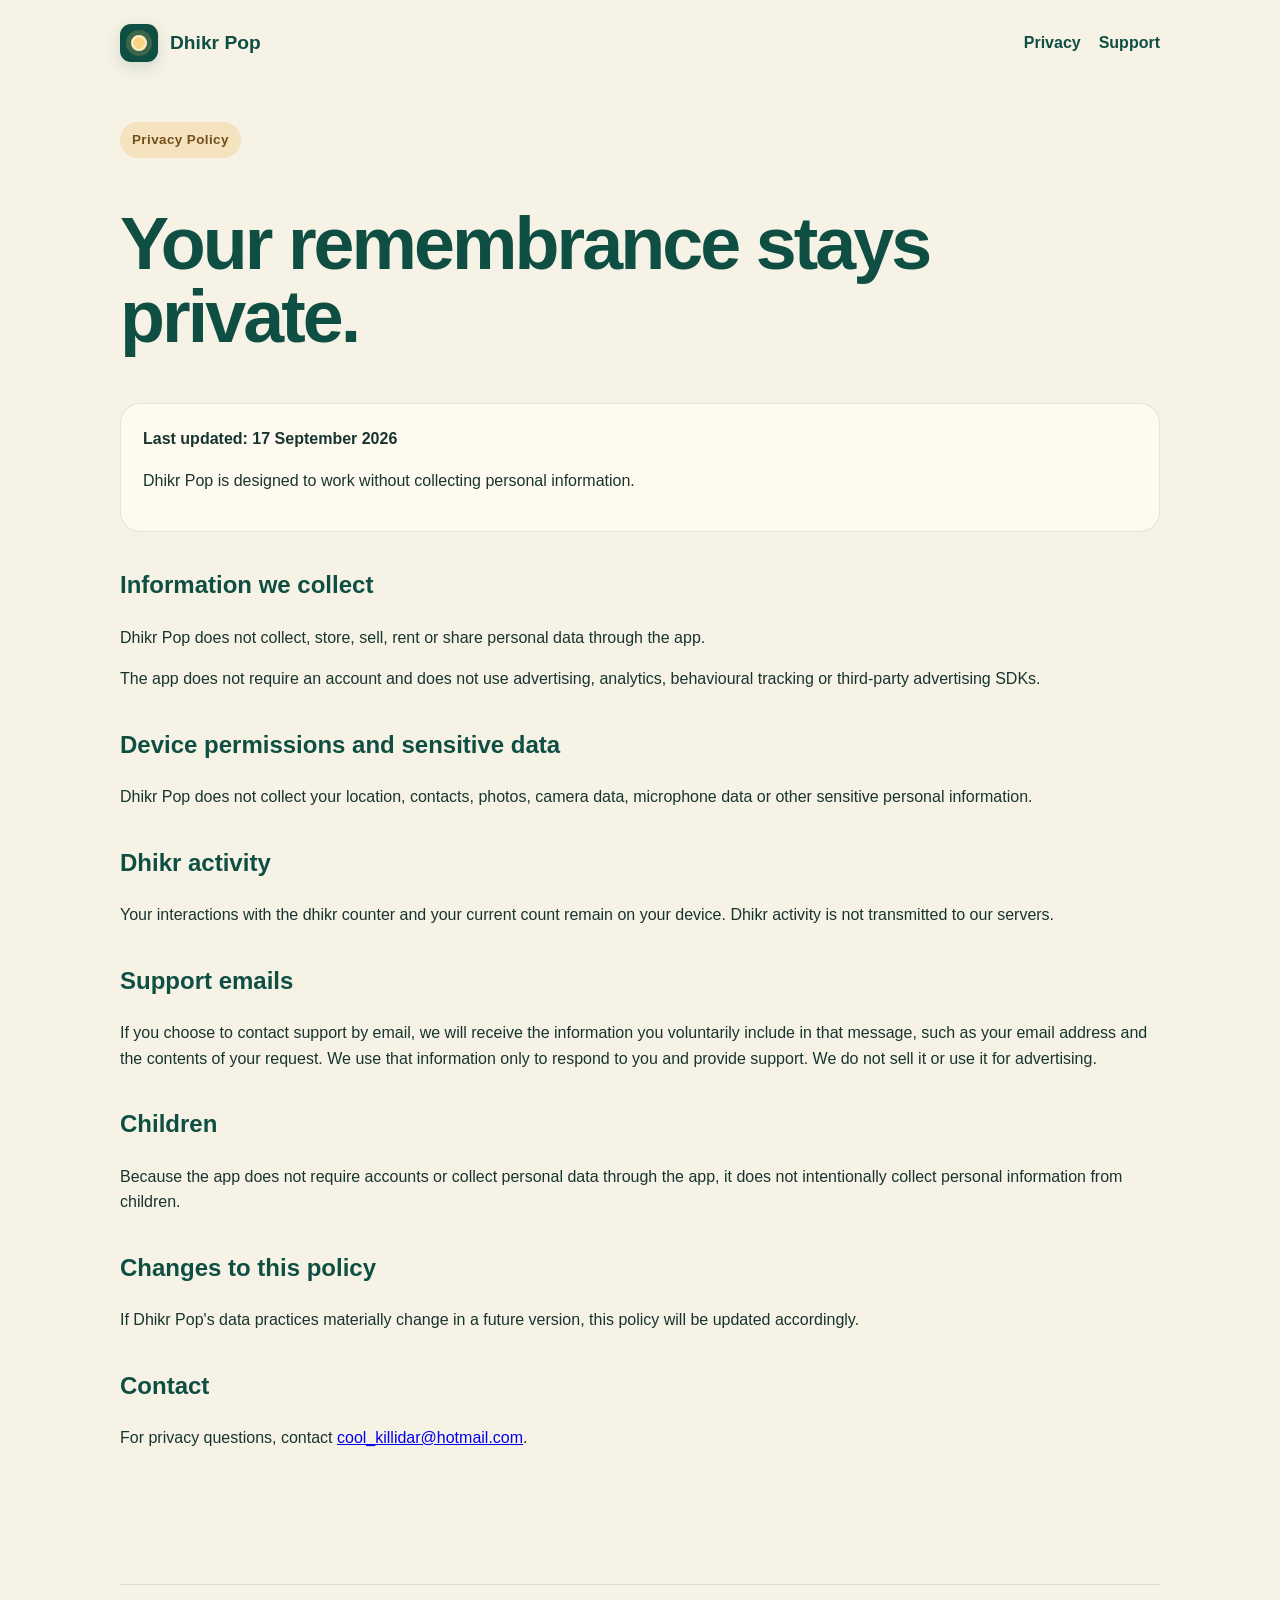
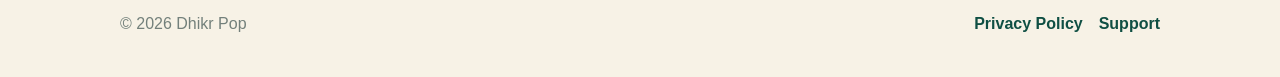
==== privacy.html @ 13a1639a "Add Dhikr Pop privacy policy" ====
<!doctype html><html lang="en"><head><meta charset="utf-8"><meta name="viewport" content="width=device-width,initial-scale=1"><meta name="theme-color" content="#0f4f43"><title>Privacy Policy — Dhikr Pop</title><link rel="stylesheet" href="styles.css"></head><body><div class="wrap"><nav class="nav"><a class="brand" href="index.html"><span class="mini-icon"><span></span></span>Dhikr Pop</a><div class="navlinks"><a href="privacy.html">Privacy</a><a href="support.html">Support</a></div></nav><main class="page"><span class="eyebrow">Privacy Policy</span><h1>Your remembrance stays private.</h1><div class="notice"><strong>Last updated: 17 September 2026</strong><p>Dhikr Pop is designed to work without collecting personal information.</p></div><h2>Information we collect</h2><p>Dhikr Pop does not collect, store, sell, rent or share personal data through the app.</p><p>The app does not require an account and does not use advertising, analytics, behavioural tracking or third-party advertising SDKs.</p><h2>Device permissions and sensitive data</h2><p>Dhikr Pop does not collect your location, contacts, photos, camera data, microphone data or other sensitive personal information.</p><h2>Dhikr activity</h2><p>Your interactions with the dhikr counter and your current count remain on your device. Dhikr activity is not transmitted to our servers.</p><h2>Support emails</h2><p>If you choose to contact support by email, we will receive the information you voluntarily include in that message, such as your email address and the contents of your request. We use that information only to respond to you and provide support. We do not sell it or use it for advertising.</p><h2>Children</h2><p>Because the app does not require accounts or collect personal data through the app, it does not intentionally collect personal information from children.</p><h2>Changes to this policy</h2><p>If Dhikr Pop's data practices materially change in a future version, this policy will be updated accordingly.</p><h2>Contact</h2><p>For privacy questions, contact <a href="mailto:cool_killidar@hotmail.com">cool_killidar@hotmail.com</a>.</p></main><footer class="footer"><span>© 2026 Dhikr Pop</span><div class="footer-links"><a href="privacy.html">Privacy Policy</a><a href="support.html">Support</a></div></footer></div></body></html>
---- styles.css ----
:root{--cream:#f7f2e6;--green:#0f4f43;--green2:#174f45;--gold:#edbd64;--gold2:#f8d487;--ink:#17352f;--muted:#73807b;--card:#fffaf0;--line:rgba(15,79,67,.12)}*{box-sizing:border-box}html{scroll-behavior:smooth}body{margin:0;font-family:Inter,-apple-system,BlinkMacSystemFont,"Segoe UI",Roboto,Helvetica,Arial,sans-serif;background:var(--cream);color:var(--ink);line-height:1.6}.wrap{width:min(1040px,calc(100% - 36px));margin:0 auto}.nav{display:flex;justify-content:space-between;align-items:center;padding:24px 0}.brand{display:flex;gap:12px;align-items:center;text-decoration:none;color:var(--green);font-weight:800;font-size:1.2rem}.mini-icon{width:38px;height:38px;border-radius:11px;background:var(--green);display:grid;place-items:center;box-shadow:0 5px 16px rgba(15,79,67,.16)}.mini-icon span{width:16px;height:16px;border-radius:50%;background:var(--gold2);border:2px solid #fff0c8;box-shadow:0 0 0 5px rgba(237,189,100,.2)}.navlinks{display:flex;gap:18px}.navlinks a,.footer a{color:var(--green);text-decoration:none;font-weight:700}.hero{padding:56px 0 34px;display:grid;grid-template-columns:1.2fr .8fr;gap:52px;align-items:center}.eyebrow{display:inline-block;background:rgba(237,189,100,.3);color:#735019;padding:7px 12px;border-radius:999px;font-weight:800;font-size:.84rem;letter-spacing:.03em}.hero h1{font-size:clamp(3rem,8vw,5.6rem);line-height:.95;margin:18px 0 14px;color:var(--green);letter-spacing:-.055em}.tagline{font-size:clamp(1.35rem,3vw,2rem);font-weight:750;margin:0 0 12px}.sub{font-size:1.1rem;color:var(--muted);max-width:620px}.icon-card{aspect-ratio:1;border-radius:34px;background:var(--green);display:grid;place-items:center;box-shadow:0 24px 70px rgba(15,79,67,.2);position:relative;overflow:hidden}.big-pop{width:44%;aspect-ratio:1;border-radius:50%;background:linear-gradient(145deg,#ffe4a7,#f2ba56);border:8px solid #d99834;box-shadow:inset 0 7px 8px rgba(255,255,255,.6),0 12px 18px rgba(0,0,0,.15)}.orbit{position:absolute;inset:12%;border-radius:50%}.orbit i{position:absolute;width:11%;aspect-ratio:1;border-radius:50%;background:var(--gold);border:3px solid #fbe3ac}.orbit i:nth-child(1){top:0;left:44%}.orbit i:nth-child(2){top:12%;right:10%}.orbit i:nth-child(3){top:44%;right:0}.orbit i:nth-child(4){bottom:12%;right:10%}.orbit i:nth-child(5){bottom:0;left:44%}.orbit i:nth-child(6){bottom:12%;left:10%}.orbit i:nth-child(7){top:44%;left:0}.orbit i:nth-child(8){top:12%;left:10%}.section{padding:42px 0}.cards{display:grid;grid-template-columns:repeat(3,1fr);gap:18px}.card{background:var(--card);padding:26px;border-radius:24px;border:1px solid var(--line)}.card h3{color:var(--green);margin:0 0 8px}.quote{margin:34px 0;padding:28px;border-radius:28px;background:var(--green);color:white;font-size:1.35rem;font-weight:750;text-align:center}.page{padding:36px 0 80px}.page h1{font-size:clamp(2.4rem,7vw,4.6rem);line-height:1;color:var(--green);letter-spacing:-.04em}.page h2{color:var(--green);margin-top:34px}.notice{background:var(--card);border:1px solid var(--line);padding:22px;border-radius:20px}.button{display:inline-block;background:var(--green);color:white;text-decoration:none;padding:13px 18px;border-radius:14px;font-weight:800}.footer{border-top:1px solid var(--line);padding:26px 0 40px;margin-top:38px;color:var(--muted);display:flex;justify-content:space-between;gap:16px;flex-wrap:wrap}.footer-links{display:flex;gap:16px}@media(max-width:760px){.nav{align-items:flex-start}.navlinks{gap:12px;font-size:.9rem}.hero{grid-template-columns:1fr;padding-top:30px}.icon-card{width:min(76vw,330px);margin:auto}.cards{grid-template-columns:1fr}.hero h1{font-size:4rem}}
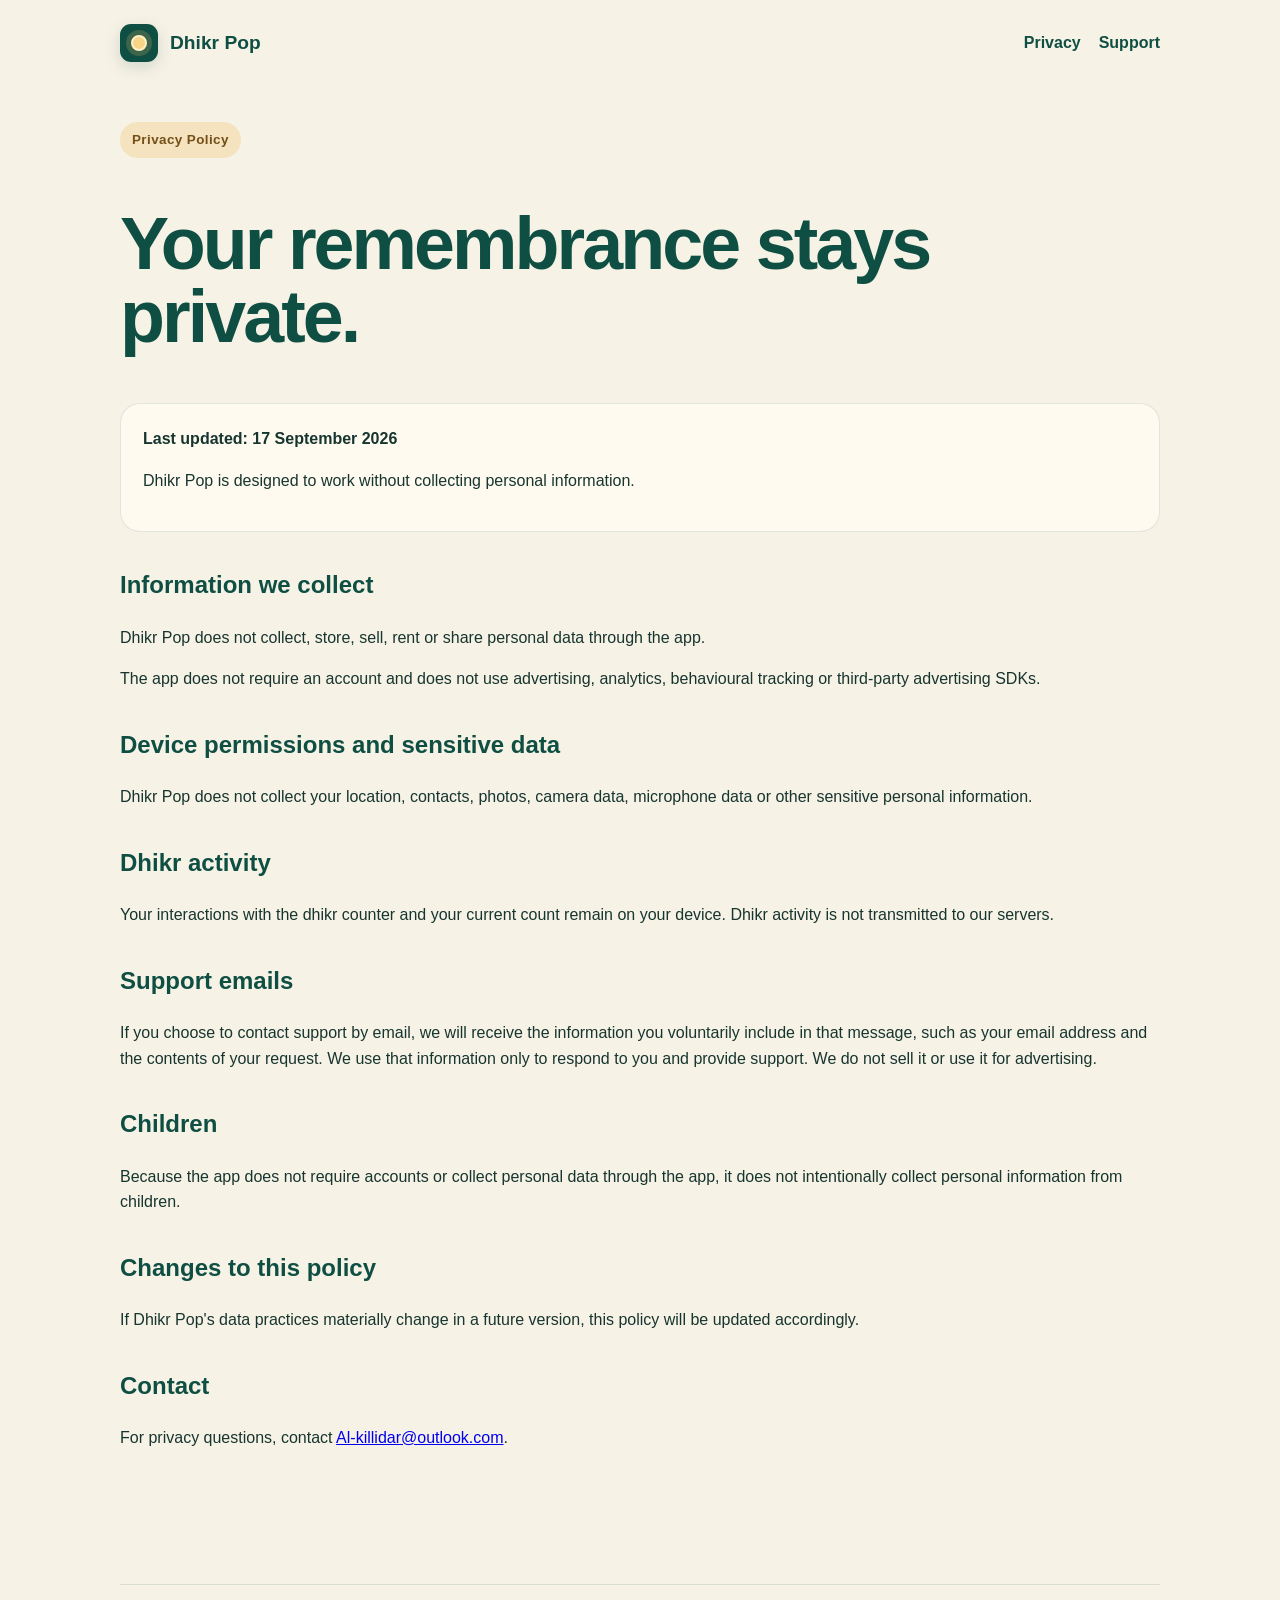
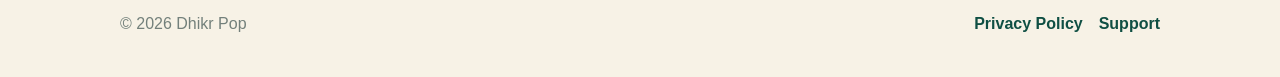
==== commit a541a0d0: "Update privacy contact email" ====
--- a/privacy.html
+++ b/privacy.html
@@ -1 +1 @@
-<!doctype html><html lang="en"><head><meta charset="utf-8"><meta name="viewport" content="width=device-width,initial-scale=1"><meta name="theme-color" content="#0f4f43"><title>Privacy Policy — Dhikr Pop</title><link rel="stylesheet" href="styles.css"></head><body><div class="wrap"><nav class="nav"><a class="brand" href="index.html"><span class="mini-icon"><span></span></span>Dhikr Pop</a><div class="navlinks"><a href="privacy.html">Privacy</a><a href="support.html">Support</a></div></nav><main class="page"><span class="eyebrow">Privacy Policy</span><h1>Your remembrance stays private.</h1><div class="notice"><strong>Last updated: 17 September 2026</strong><p>Dhikr Pop is designed to work without collecting personal information.</p></div><h2>Information we collect</h2><p>Dhikr Pop does not collect, store, sell, rent or share personal data through the app.</p><p>The app does not require an account and does not use advertising, analytics, behavioural tracking or third-party advertising SDKs.</p><h2>Device permissions and sensitive data</h2><p>Dhikr Pop does not collect your location, contacts, photos, camera data, microphone data or other sensitive personal information.</p><h2>Dhikr activity</h2><p>Your interactions with the dhikr counter and your current count remain on your device. Dhikr activity is not transmitted to our servers.</p><h2>Support emails</h2><p>If you choose to contact support by email, we will receive the information you voluntarily include in that message, such as your email address and the contents of your request. We use that information only to respond to you and provide support. We do not sell it or use it for advertising.</p><h2>Children</h2><p>Because the app does not require accounts or collect personal data through the app, it does not intentionally collect personal information from children.</p><h2>Changes to this policy</h2><p>If Dhikr Pop's data practices materially change in a future version, this policy will be updated accordingly.</p><h2>Contact</h2><p>For privacy questions, contact <a href="mailto:cool_killidar@hotmail.com">cool_killidar@hotmail.com</a>.</p></main><footer class="footer"><span>© 2026 Dhikr Pop</span><div class="footer-links"><a href="privacy.html">Privacy Policy</a><a href="support.html">Support</a></div></footer></div></body></html>+<!doctype html><html lang="en"><head><meta charset="utf-8"><meta name="viewport" content="width=device-width,initial-scale=1"><meta name="theme-color" content="#0f4f43"><title>Privacy Policy — Dhikr Pop</title><link rel="stylesheet" href="styles.css"></head><body><div class="wrap"><nav class="nav"><a class="brand" href="index.html"><span class="mini-icon"><span></span></span>Dhikr Pop</a><div class="navlinks"><a href="privacy.html">Privacy</a><a href="support.html">Support</a></div></nav><main class="page"><span class="eyebrow">Privacy Policy</span><h1>Your remembrance stays private.</h1><div class="notice"><strong>Last updated: 17 September 2026</strong><p>Dhikr Pop is designed to work without collecting personal information.</p></div><h2>Information we collect</h2><p>Dhikr Pop does not collect, store, sell, rent or share personal data through the app.</p><p>The app does not require an account and does not use advertising, analytics, behavioural tracking or third-party advertising SDKs.</p><h2>Device permissions and sensitive data</h2><p>Dhikr Pop does not collect your location, contacts, photos, camera data, microphone data or other sensitive personal information.</p><h2>Dhikr activity</h2><p>Your interactions with the dhikr counter and your current count remain on your device. Dhikr activity is not transmitted to our servers.</p><h2>Support emails</h2><p>If you choose to contact support by email, we will receive the information you voluntarily include in that message, such as your email address and the contents of your request. We use that information only to respond to you and provide support. We do not sell it or use it for advertising.</p><h2>Children</h2><p>Because the app does not require accounts or collect personal data through the app, it does not intentionally collect personal information from children.</p><h2>Changes to this policy</h2><p>If Dhikr Pop's data practices materially change in a future version, this policy will be updated accordingly.</p><h2>Contact</h2><p>For privacy questions, contact <a href="mailto:Al-killidar@outlook.com">Al-killidar@outlook.com</a>.</p></main><footer class="footer"><span>© 2026 Dhikr Pop</span><div class="footer-links"><a href="privacy.html">Privacy Policy</a><a href="support.html">Support</a></div></footer></div></body></html>
